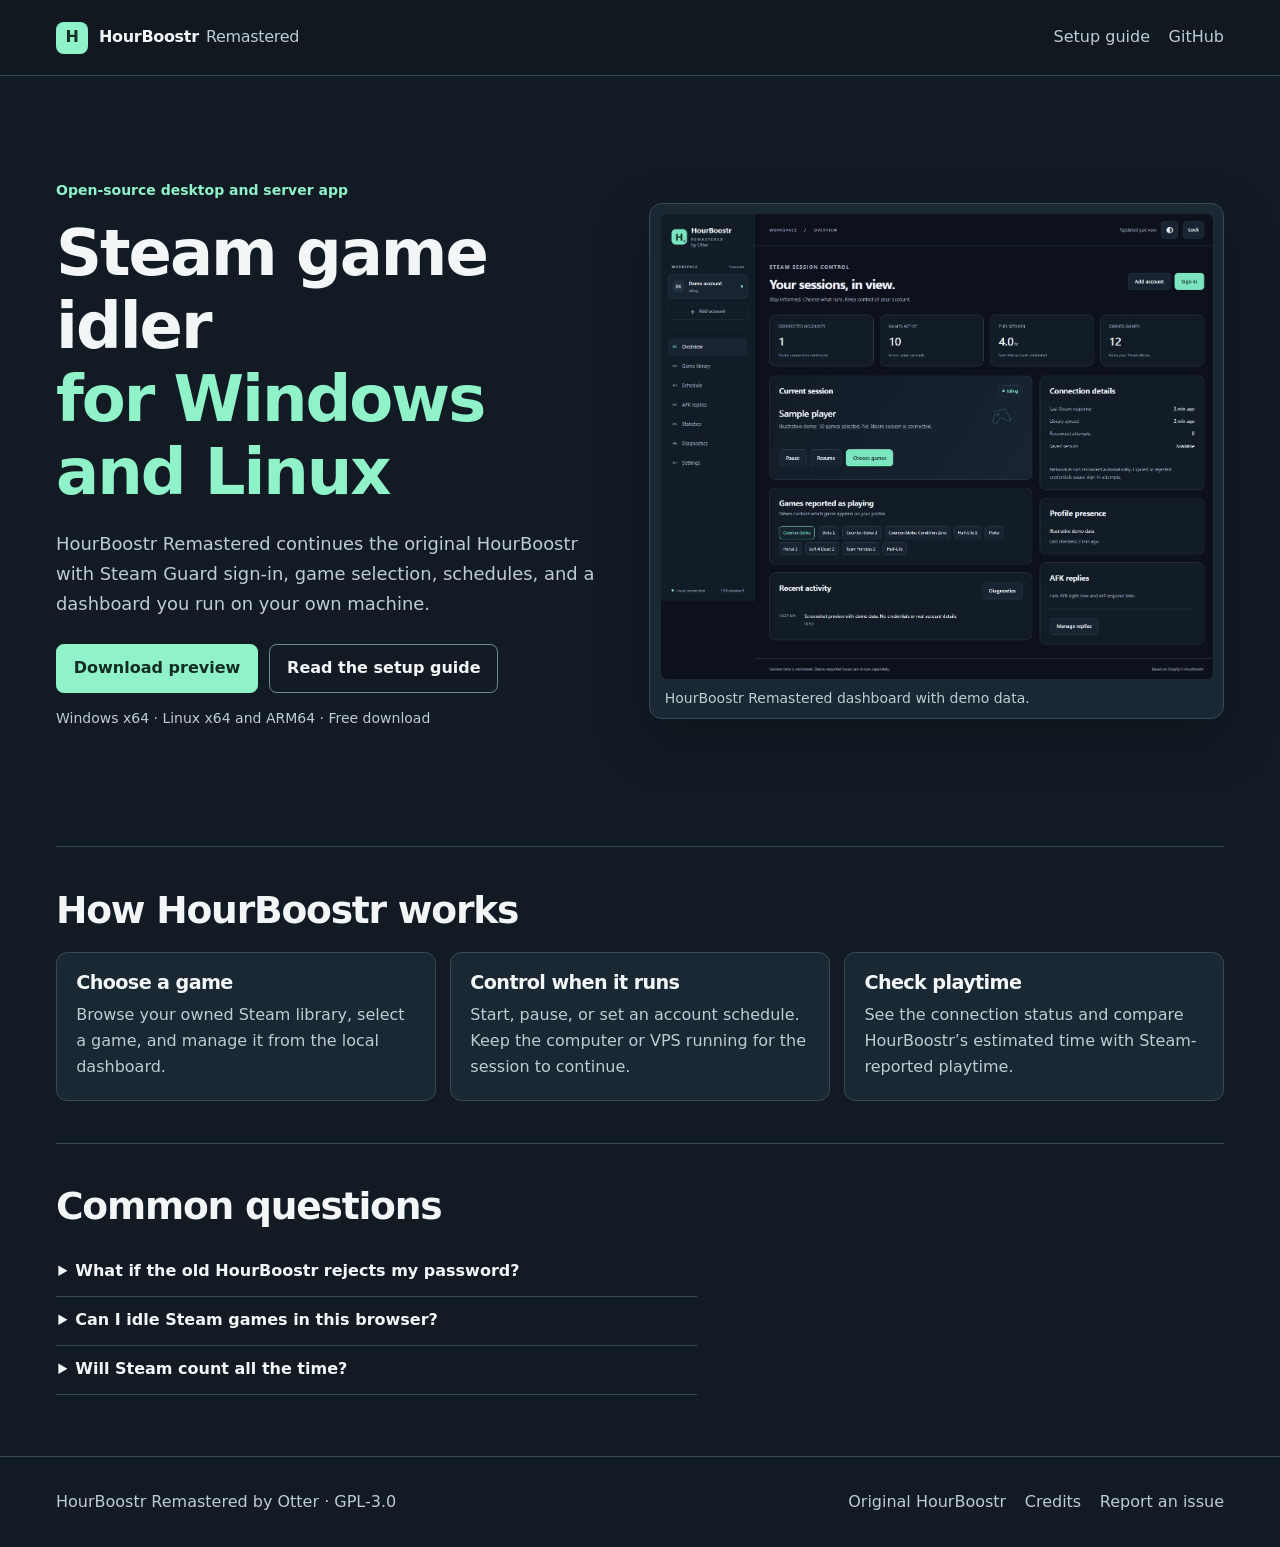
==== index.html @ 60c2ac98 "Publish HourBoostr Remastered project site" ====
<!doctype html>
<html lang="en">
<head>
  <meta charset="utf-8">
  <meta name="viewport" content="width=device-width, initial-scale=1">
  <meta name="theme-color" content="#121b24">
  <title>Steam Game Idler for Windows and Linux | HourBoostr Remastered</title>
  <meta name="description" content="Download HourBoostr Remastered, an open-source, self-hosted Steam game idler for Windows and Linux. See setup steps, Steam Guard troubleshooting, and playtime controls.">
  <link rel="canonical" href="https://otter-supremacy.github.io/HourBoostr-Remastered/">
  <meta property="og:type" content="website">
  <meta property="og:site_name" content="HourBoostr Remastered">
  <meta property="og:title" content="Steam Game Idler for Windows and Linux | HourBoostr Remastered">
  <meta property="og:description" content="Download HourBoostr Remastered, an open-source, self-hosted Steam game idler for Windows and Linux. See setup steps, Steam Guard troubleshooting, and playtime controls.">
  <meta property="og:url" content="https://otter-supremacy.github.io/HourBoostr-Remastered/">
  <meta property="og:image" content="https://otter-supremacy.github.io/HourBoostr-Remastered/assets/dashboard-preview.jpg">
  <meta property="og:image:alt" content="HourBoostr Remastered dashboard showing example data">
  <meta name="twitter:card" content="summary_large_image">
  <link rel="stylesheet" href="assets/styles.css">
</head>
<body>
  <a class="skip" href="#main">Skip to content</a>
  <header class="site-header">
    <div class="wrap header-inner">
      <a class="brand" href="./"><span class="mark" aria-hidden="true">H</span> HourBoostr <span class="brand-sub">Remastered</span></a>
      <nav aria-label="Main navigation">
        <a href="steam-idler-setup/">Setup guide</a>
        <a href="https://github.com/otter-supremacy/HourBoostr-Remastered">GitHub</a>
      </nav>
    </div>
  </header>
  <main id="main">
    <section class="wrap hero" aria-labelledby="hero-title">
      <div class="hero-copy">
        <p class="eyebrow">Open-source desktop and server app</p>
        <h1 id="hero-title">Steam game idler<br> <span>for Windows and Linux</span></h1>
        <p class="intro">HourBoostr Remastered continues the original HourBoostr with Steam Guard sign-in, game selection, schedules, and a dashboard you run on your own machine.</p>
        <div class="actions">
          <a class="button primary" href="https://github.com/otter-supremacy/HourBoostr-Remastered/releases/tag/v1.0.0-preview.1">Download preview</a>
          <a class="button" href="steam-idler-setup/">Read the setup guide</a>
        </div>
        <p class="release-note">Windows x64 · Linux x64 and ARM64 · Free download</p>
      </div>
      <figure class="preview">
        <img src="assets/dashboard-preview.jpg" alt="Example HourBoostr dashboard with selected games, worker status, and playtime statistics" fetchpriority="high" width="1425" height="1201">
        <figcaption>HourBoostr Remastered dashboard with demo data.</figcaption>
      </figure>
    </section>
    <section class="wrap content" aria-labelledby="use-title">
      <h2 id="use-title">How HourBoostr works</h2>
      <div class="steps">
        <article><h3>Choose a game</h3><p>Browse your owned Steam library, select a game, and manage it from the local dashboard.</p></article>
        <article><h3>Control when it runs</h3><p>Start, pause, or set an account schedule. Keep the computer or VPS running for the session to continue.</p></article>
        <article><h3>Check playtime</h3><p>See the connection status and compare HourBoostr’s estimated time with Steam-reported playtime.</p></article>
      </div>
    </section>
    <section class="wrap content questions" aria-labelledby="questions-title">
      <h2 id="questions-title">Common questions</h2>
      <details><summary>What if the old HourBoostr rejects my password?</summary><p>The remaster uses SteamKit’s modern sign-in flow. The preview was tested with password and Steam Guard sign-in on Windows. Check the <a href="steam-idler-setup/#signin">sign-in troubleshooting steps</a> if Steam still rejects the login.</p></details>
      <details><summary>Can I idle Steam games in this browser?</summary><p>The public site provides downloads and setup instructions. Run the preview on your computer or VPS to use its dashboard. Hosted member accounts are currently in private testing.</p></details>
      <details><summary>Will Steam count all the time?</summary><p>Steam decides what playtime is credited. Valve’s agreement prohibits automation that inflates playtime, and Valve may restrict accounts for violations. <a href="https://store.steampowered.com/subscriber_agreement/#4">Read the Steam Subscriber Agreement</a>.</p></details>
    </section>
  </main>
  <footer class="site-footer">
    <div class="wrap footer-inner">
      <p>HourBoostr Remastered by Otter · GPL-3.0</p>
      <nav aria-label="Project links">
        <a href="https://github.com/Ezzpify/HourBoostr">Original HourBoostr</a>
        <a href="https://github.com/otter-supremacy/HourBoostr-Remastered/blob/main/CREDITS.md">Credits</a>
        <a href="https://github.com/otter-supremacy/HourBoostr-Remastered/issues">Report an issue</a>
      </nav>
    </div>
  </footer>
</body>
</html>
---- assets/styles.css ----
* { box-sizing: border-box; }
:root { color-scheme: dark; --bg: #121b24; --panel: #1a2834; --line: #364a59; --quiet: #bdcbd4; --paper: #f2f6f7; --mint: #8ff2c9; font: 1rem/1.65 system-ui, -apple-system, "Segoe UI", sans-serif; }
body { margin: 0; background: var(--bg); color: var(--paper); }
.wrap { width: min(100% - 2.5rem, 73rem); margin-inline: auto; }
a { color: var(--mint); text-underline-offset: .2em; }
:focus-visible { outline: 3px solid #ffdb8a; outline-offset: 4px; border-radius: .2rem; }
.skip { position: absolute; top: .6rem; left: .6rem; z-index: 10; transform: translateY(-170%); background: var(--bg); padding: .7rem; }
.skip:focus { transform: none; }
.site-header { border-bottom: 1px solid var(--line); background: #101820; }
.header-inner, .footer-inner { display: flex; align-items: center; justify-content: space-between; gap: .55rem 1.5rem; flex-wrap: wrap; }
.header-inner { min-height: 4.7rem; padding-block: .5rem; }
.brand { display: inline-flex; align-items: center; gap: .45rem; text-decoration: none; color: var(--paper); font-weight: 760; letter-spacing: -.02em; }
.brand-sub { color: var(--quiet); font-weight: 500; }
.mark { display: grid; place-items: center; width: 2rem; height: 2rem; margin-right: .24rem; background: var(--mint); color: #14322a; border-radius: .48rem; font-weight: 850; }
nav { display: flex; flex-wrap: wrap; gap: 0 1.16rem; }
nav a { min-height: 44px; display: inline-flex; align-items: center; color: var(--quiet); text-decoration: none; }
nav a:hover, nav a[aria-current="page"] { color: var(--mint); text-decoration: underline; }
.hero { padding-block: clamp(3rem, 8vw, 7rem); display: grid; grid-template-columns: 1fr 1.06fr; gap: clamp(1.8rem, 4vw, 4rem); align-items: center; }
.eyebrow { font-size: .875rem; font-weight: 750; color: var(--mint); margin: 0 0 .95rem; }
h1, h2, h3 { line-height: 1.14; letter-spacing: -.032em; }
h1 { font-size: clamp(2.5rem, 5vw, 4.5rem); margin: 0 0 1.3rem; }
.hero h1 span { color: var(--mint); }
h2 { font-size: clamp(1.55rem, 3vw, 2.35rem); margin: 0 0 1.25rem; }
h3 { font-size: 1.2rem; margin: 0 0 .5rem; }
p, li { color: var(--quiet); }
.intro { font-size: 1.12rem; max-width: 55ch; }
.actions { display: flex; flex-wrap: wrap; gap: .7rem; margin-top: 1.6rem; }
.button { min-height: 48px; display: inline-flex; align-items: center; padding: .64rem 1.05rem; border: 1px solid #718994; border-radius: .48rem; text-decoration: none; color: var(--paper); font-weight: 750; }
.button:hover { border-color: var(--mint); }
.primary { background: var(--mint); color: #132d24; border-color: var(--mint); }
.primary:hover { background: #b8ffdf; }
.release-note, figcaption { font-size: .875rem; color: var(--quiet); }
.preview { margin: 0; padding: .65rem .65rem .5rem; background: var(--panel); border: 1px solid var(--line); border-radius: .8rem; box-shadow: 0 20px 48px #050a105e; }
.preview img { display: block; max-width: 100%; width: 100%; height: auto; border-radius: .38rem; }
figcaption { padding: .5rem .25rem 0; }
.content { padding-block: 2.6rem; border-top: 1px solid var(--line); }
.steps { display: grid; grid-template-columns: repeat(3,minmax(0, 1fr)); gap: .9rem; }
.steps article { border: 1px solid var(--line); border-radius: .7rem; background: var(--panel); padding: 1.2rem; }
.steps p { margin: 0; }
.questions { padding-bottom: 3.8rem; }
details { border-bottom: 1px solid var(--line); max-width: 63ch; }
summary { cursor: pointer; min-height: 48px; padding: .6rem .15rem; font-weight: 670; }
details p { margin-top: .1rem; }
.guide { max-width: 48rem; padding-block: clamp(2.5rem, 6vw, 5rem); }
.guide h1 { font-size: clamp(2.4rem, 5vw, 3.7rem); }
.guide section { padding-block: 1.45rem; border-top: 1px solid var(--line); }
.guide section:first-of-type { margin-top: 2.1rem; }
.guide li + li { margin-top: .7rem; }
code { overflow-wrap: anywhere; color: var(--paper); }
.site-footer { padding-block: 1rem; border-top: 1px solid var(--line); }
@media (max-width: 51rem) { .hero { grid-template-columns: 1fr; } .steps { grid-template-columns: 1fr; } .hero h1 br { display: none; } }
@media (max-width: 32rem) { .wrap { width: calc(100% - 2rem); } .actions .button { flex: 1 1 100%; justify-content: center; } }
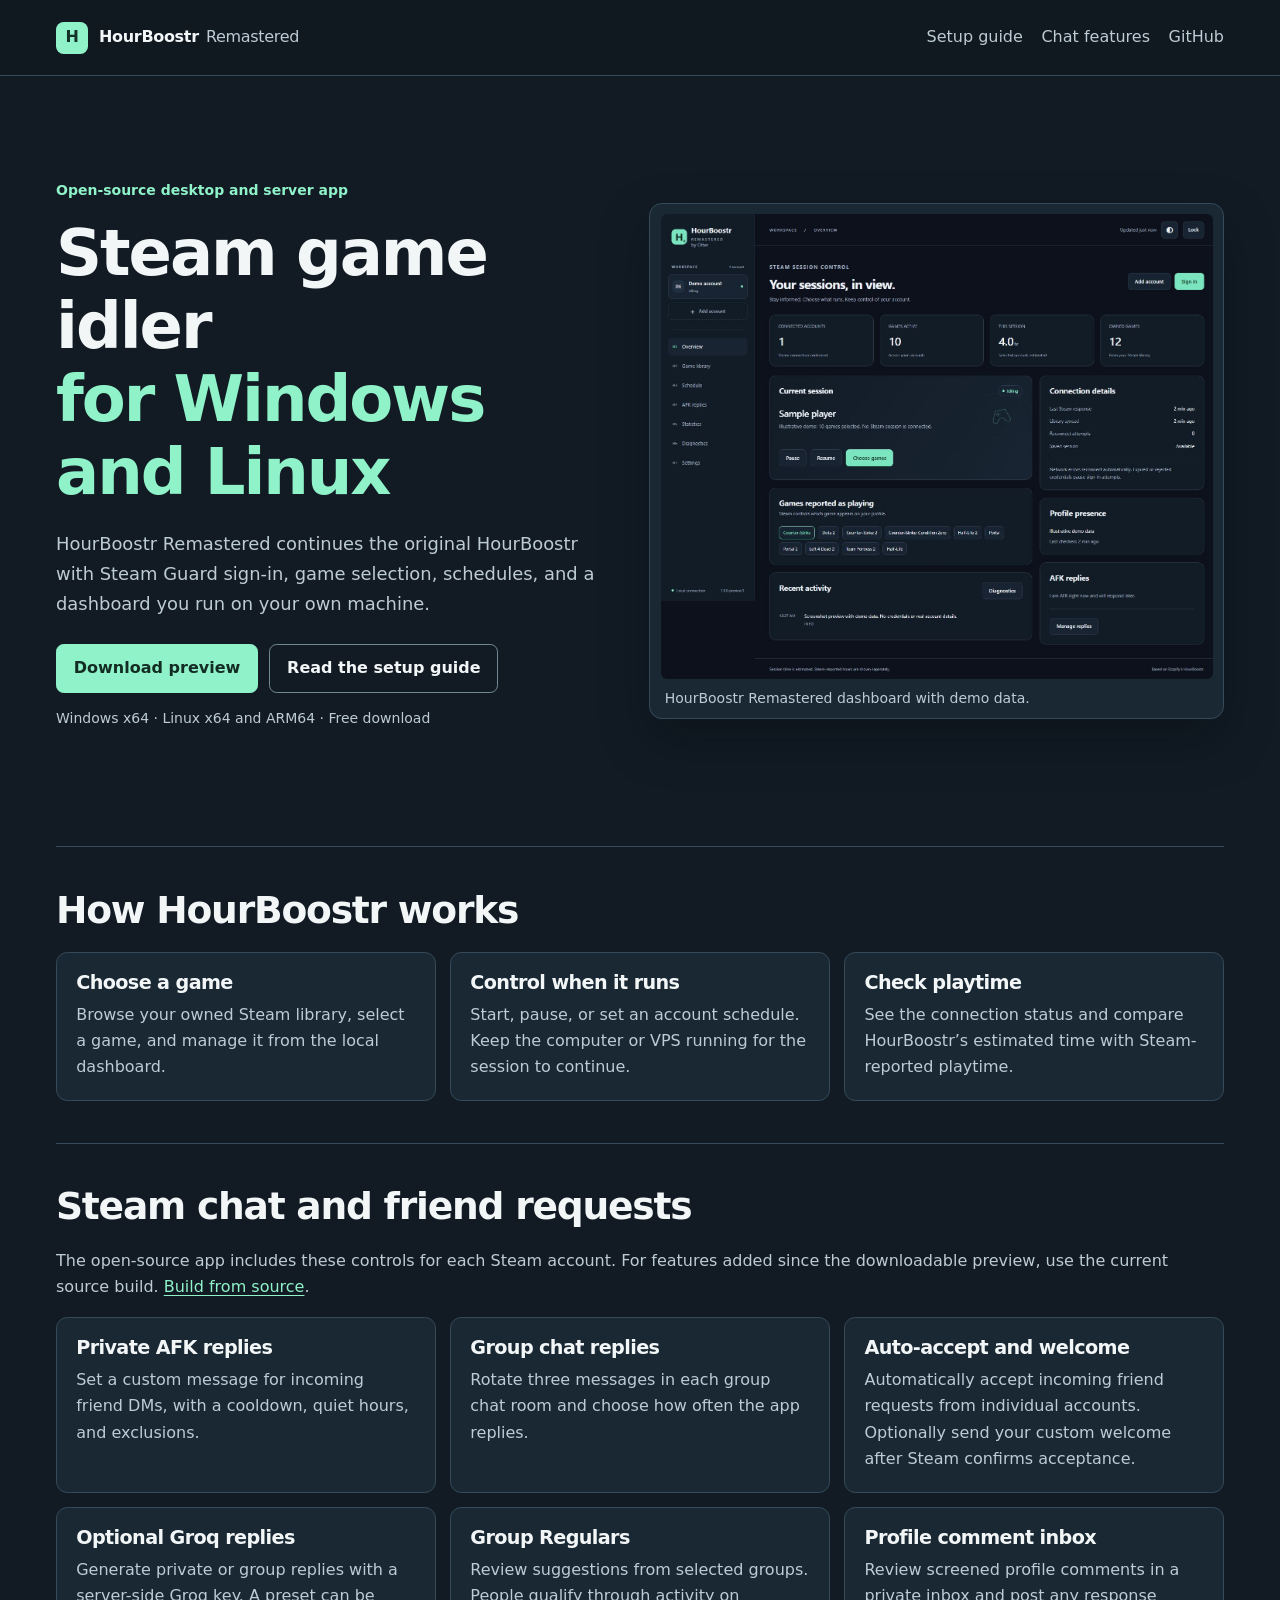
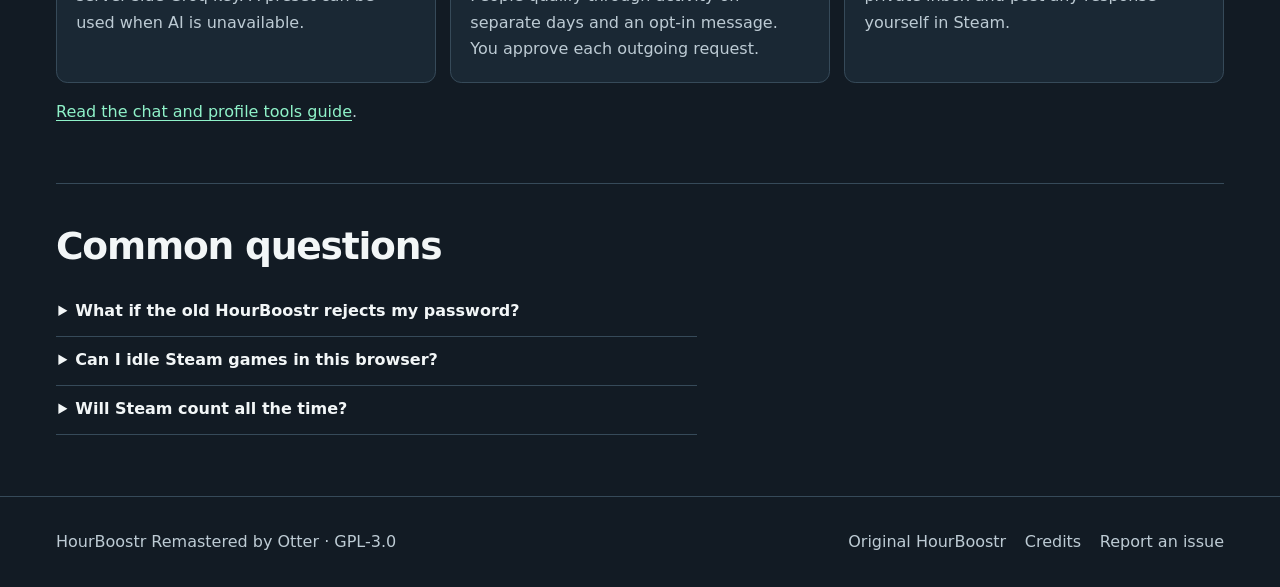
==== commit b53f5617: "Document Steam chat, friend acceptance and welcomes" ====
--- a/index.html
+++ b/index.html
@@ -24,6 +24,7 @@
       <a class="brand" href="./"><span class="mark" aria-hidden="true">H</span> HourBoostr <span class="brand-sub">Remastered</span></a>
       <nav aria-label="Main navigation">
         <a href="steam-idler-setup/">Setup guide</a>
+        <a href="#chat-features">Chat features</a>
         <a href="https://github.com/otter-supremacy/HourBoostr-Remastered">GitHub</a>
       </nav>
     </div>
@@ -53,6 +54,19 @@
         <article><h3>Check playtime</h3><p>See the connection status and compare HourBoostr’s estimated time with Steam-reported playtime.</p></article>
       </div>
     </section>
+    <section class="wrap content" id="chat-features" aria-labelledby="chat-title">
+      <h2 id="chat-title">Steam chat and friend requests</h2>
+      <p>The open-source app includes these controls for each Steam account. For features added since the downloadable preview, use the current source build. <a href="https://github.com/otter-supremacy/HourBoostr-Remastered/blob/main/docs/TUTORIAL.md#build-from-source">Build from source</a>.</p>
+      <div class="steps">
+        <article><h3>Private AFK replies</h3><p>Set a custom message for incoming friend DMs, with a cooldown, quiet hours, and exclusions.</p></article>
+        <article><h3>Group chat replies</h3><p>Rotate three messages in each group chat room and choose how often the app replies.</p></article>
+        <article><h3>Auto-accept and welcome</h3><p>Automatically accept incoming friend requests from individual accounts. Optionally send your custom welcome after Steam confirms acceptance.</p></article>
+        <article><h3>Optional Groq replies</h3><p>Generate private or group replies with a server-side Groq key. A preset can be used when AI is unavailable.</p></article>
+        <article><h3>Group Regulars</h3><p>Review suggestions from selected groups. People qualify through activity on separate days and an opt-in message. You approve each outgoing request.</p></article>
+        <article><h3>Profile comment inbox</h3><p>Review screened profile comments in a private inbox and post any response yourself in Steam.</p></article>
+      </div>
+      <p><a href="https://github.com/otter-supremacy/HourBoostr-Remastered/blob/main/docs/CHAT-AND-PROFILE.md">Read the chat and profile tools guide</a>.</p>
+    </section>
     <section class="wrap content questions" aria-labelledby="questions-title">
       <h2 id="questions-title">Common questions</h2>
       <details><summary>What if the old HourBoostr rejects my password?</summary><p>The remaster uses SteamKit’s modern sign-in flow. The preview was tested with password and Steam Guard sign-in on Windows. Check the <a href="steam-idler-setup/#signin">sign-in troubleshooting steps</a> if Steam still rejects the login.</p></details>
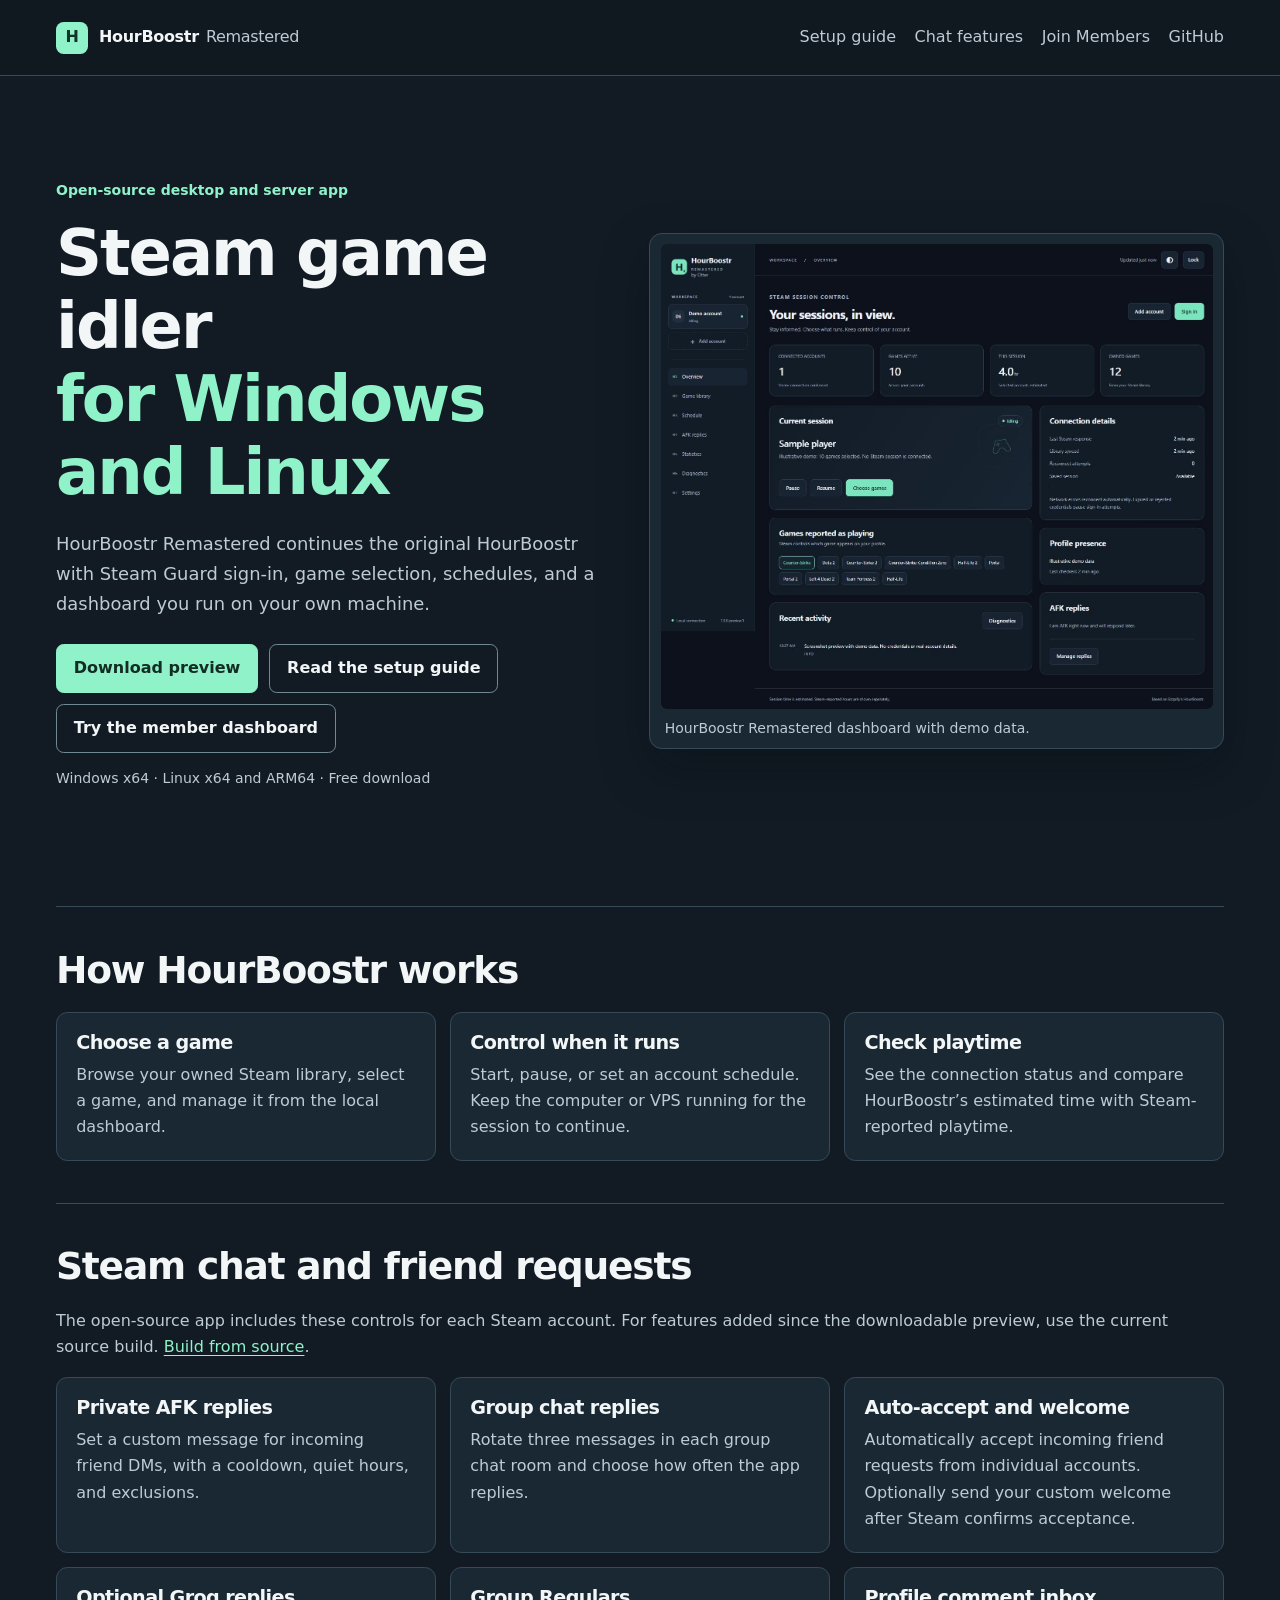
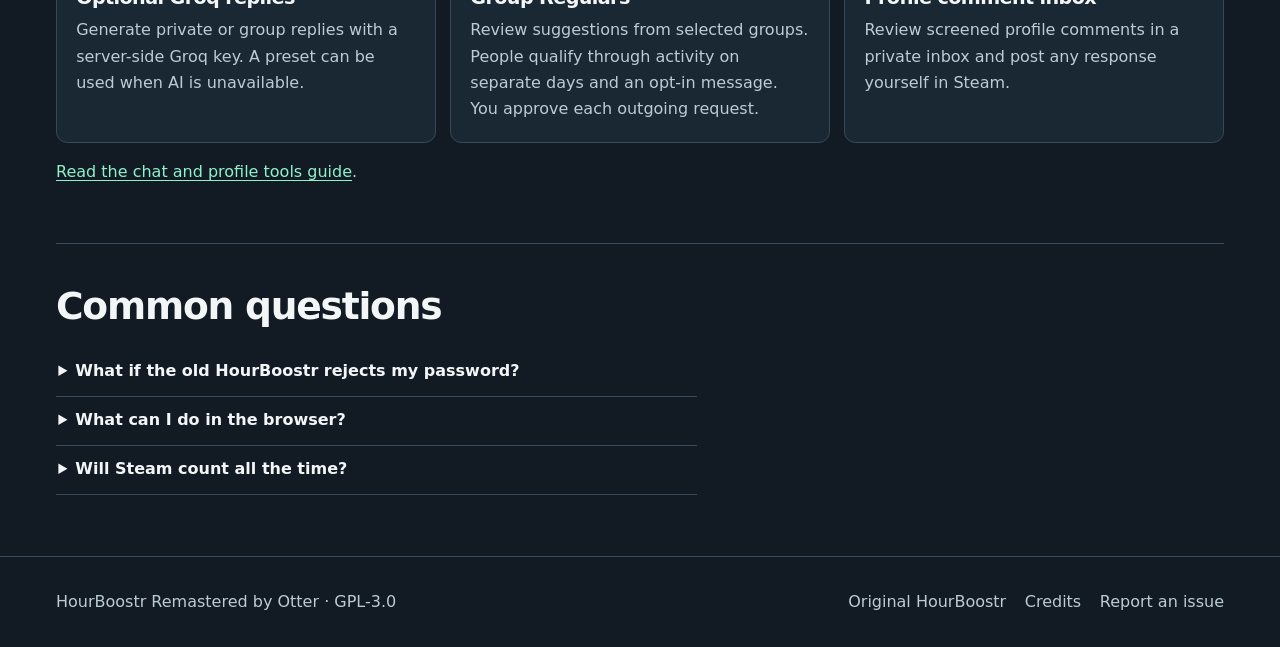
==== commit 75b94057: "Link to public HourBoostr Members sign-up" ====
--- a/index.html
+++ b/index.html
@@ -25,6 +25,7 @@
       <nav aria-label="Main navigation">
         <a href="steam-idler-setup/">Setup guide</a>
         <a href="#chat-features">Chat features</a>
+        <a href="https://hourboostr-members.pdfuniverse-services-e2ddc1.workers.dev/">Join Members</a>
         <a href="https://github.com/otter-supremacy/HourBoostr-Remastered">GitHub</a>
       </nav>
     </div>
@@ -38,6 +39,7 @@
         <div class="actions">
           <a class="button primary" href="https://github.com/otter-supremacy/HourBoostr-Remastered/releases/tag/v1.0.0-preview.1">Download preview</a>
           <a class="button" href="steam-idler-setup/">Read the setup guide</a>
+          <a class="button" href="https://hourboostr-members.pdfuniverse-services-e2ddc1.workers.dev/">Try the member dashboard</a>
         </div>
         <p class="release-note">Windows x64 · Linux x64 and ARM64 · Free download</p>
       </div>
@@ -70,7 +72,7 @@
     <section class="wrap content questions" aria-labelledby="questions-title">
       <h2 id="questions-title">Common questions</h2>
       <details><summary>What if the old HourBoostr rejects my password?</summary><p>The remaster uses SteamKit’s modern sign-in flow. The preview was tested with password and Steam Guard sign-in on Windows. Check the <a href="steam-idler-setup/#signin">sign-in troubleshooting steps</a> if Steam still rejects the login.</p></details>
-      <details><summary>Can I idle Steam games in this browser?</summary><p>The public site provides downloads and setup instructions. Run the preview on your computer or VPS to use its dashboard. Hosted member accounts are currently in private testing.</p></details>
+      <details><summary>What can I do in the browser?</summary><p>Sign up with Google to try the hosted member dashboard. It uses simulated Steam activity. To connect a Steam account, run the downloadable preview on your computer or VPS. <a href="https://hourboostr-members.pdfuniverse-services-e2ddc1.workers.dev/">Open HourBoostr Members</a>.</p></details>
       <details><summary>Will Steam count all the time?</summary><p>Steam decides what playtime is credited. Valve’s agreement prohibits automation that inflates playtime, and Valve may restrict accounts for violations. <a href="https://store.steampowered.com/subscriber_agreement/#4">Read the Steam Subscriber Agreement</a>.</p></details>
     </section>
   </main>
@@ -85,4 +87,4 @@
     </div>
   </footer>
 </body>
-</html>+</html>
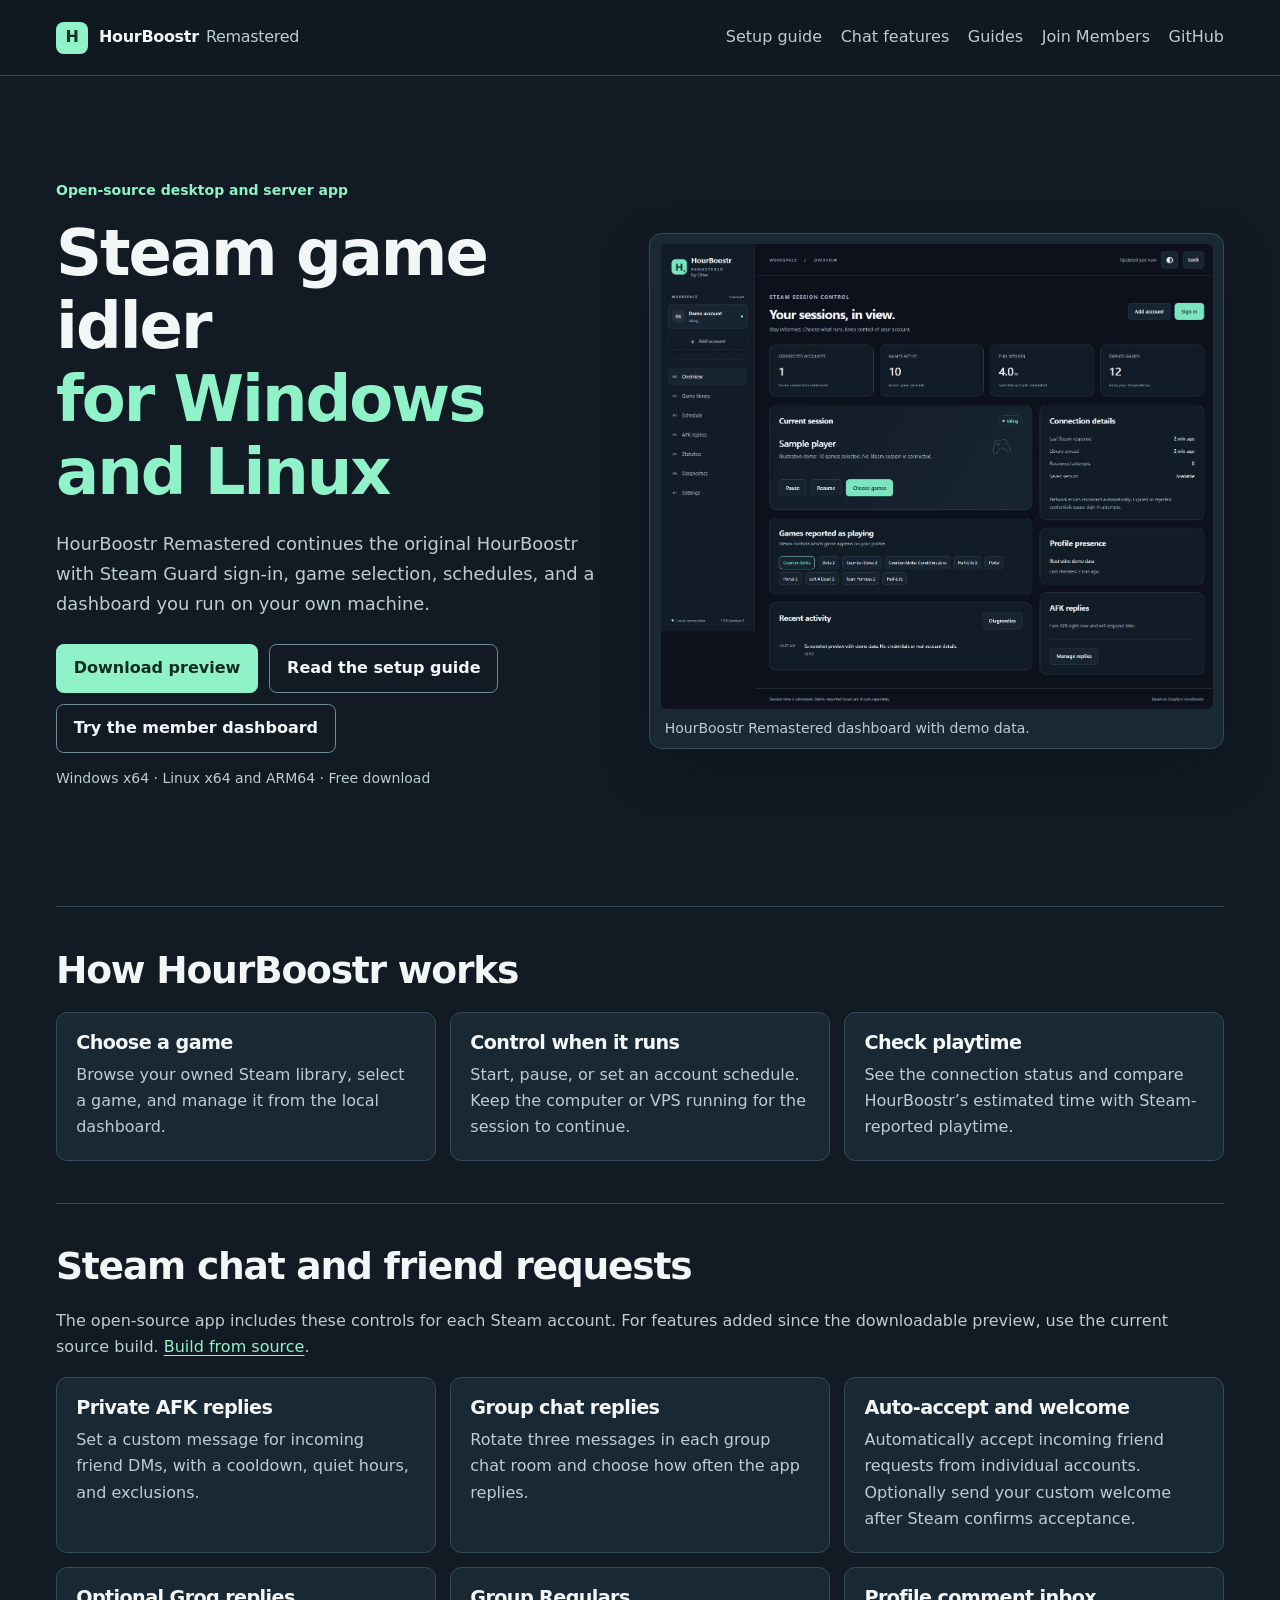
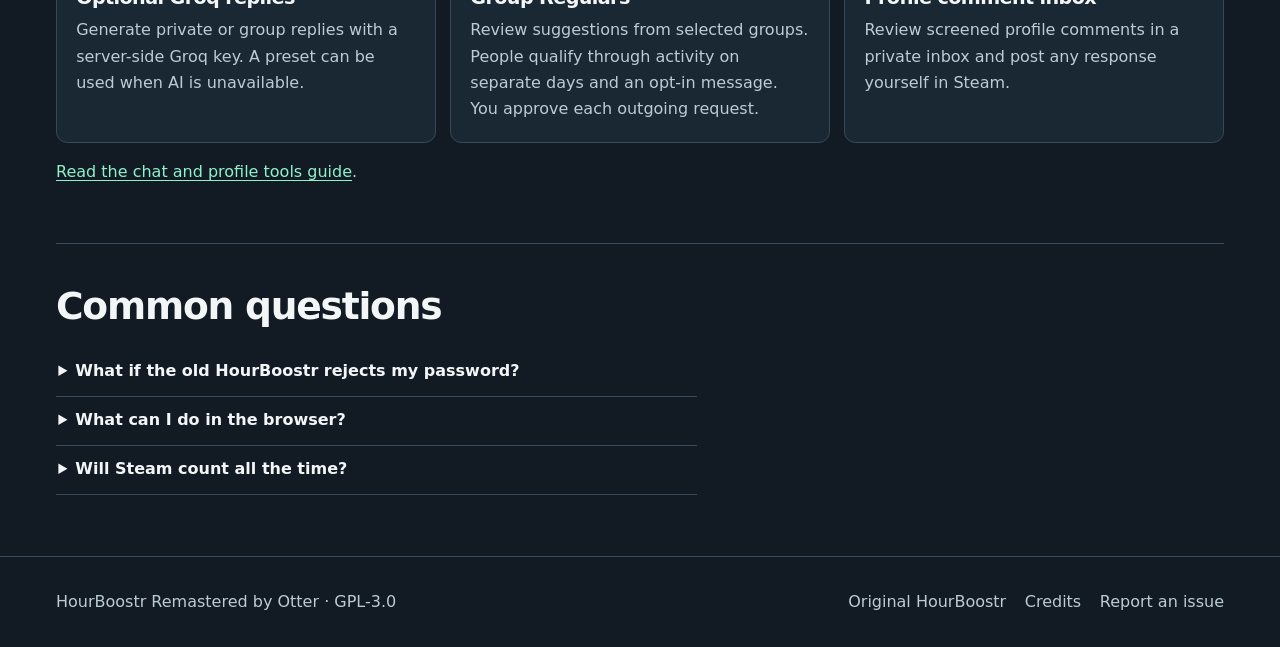
==== commit 7869d240: "Link to the HourBoostr guides" ====
--- a/index.html
+++ b/index.html
@@ -25,7 +25,8 @@
       <nav aria-label="Main navigation">
         <a href="steam-idler-setup/">Setup guide</a>
         <a href="#chat-features">Chat features</a>
-        <a href="https://hourboostr-members.pdfuniverse-services-e2ddc1.workers.dev/">Join Members</a>
+        <a href="https://hourboostr.pages.dev/guides/">Guides</a>
+        <a href="https://hourboostr.pages.dev/">Join Members</a>
         <a href="https://github.com/otter-supremacy/HourBoostr-Remastered">GitHub</a>
       </nav>
     </div>
@@ -39,7 +40,7 @@
         <div class="actions">
           <a class="button primary" href="https://github.com/otter-supremacy/HourBoostr-Remastered/releases/tag/v1.0.0-preview.1">Download preview</a>
           <a class="button" href="steam-idler-setup/">Read the setup guide</a>
-          <a class="button" href="https://hourboostr-members.pdfuniverse-services-e2ddc1.workers.dev/">Try the member dashboard</a>
+          <a class="button" href="https://hourboostr.pages.dev/">Try the member dashboard</a>
         </div>
         <p class="release-note">Windows x64 · Linux x64 and ARM64 · Free download</p>
       </div>
@@ -72,7 +73,7 @@
     <section class="wrap content questions" aria-labelledby="questions-title">
       <h2 id="questions-title">Common questions</h2>
       <details><summary>What if the old HourBoostr rejects my password?</summary><p>The remaster uses SteamKit’s modern sign-in flow. The preview was tested with password and Steam Guard sign-in on Windows. Check the <a href="steam-idler-setup/#signin">sign-in troubleshooting steps</a> if Steam still rejects the login.</p></details>
-      <details><summary>What can I do in the browser?</summary><p>Sign up with Google to try the hosted member dashboard. It uses simulated Steam activity. To connect a Steam account, run the downloadable preview on your computer or VPS. <a href="https://hourboostr-members.pdfuniverse-services-e2ddc1.workers.dev/">Open HourBoostr Members</a>.</p></details>
+      <details><summary>What can I do in the browser?</summary><p>Sign up with Google to try the hosted member dashboard. It uses simulated Steam activity. To connect a Steam account, run the downloadable preview on your computer or VPS. <a href="https://hourboostr.pages.dev/">Open HourBoostr Members</a>.</p></details>
       <details><summary>Will Steam count all the time?</summary><p>Steam decides what playtime is credited. Valve’s agreement prohibits automation that inflates playtime, and Valve may restrict accounts for violations. <a href="https://store.steampowered.com/subscriber_agreement/#4">Read the Steam Subscriber Agreement</a>.</p></details>
     </section>
   </main>
